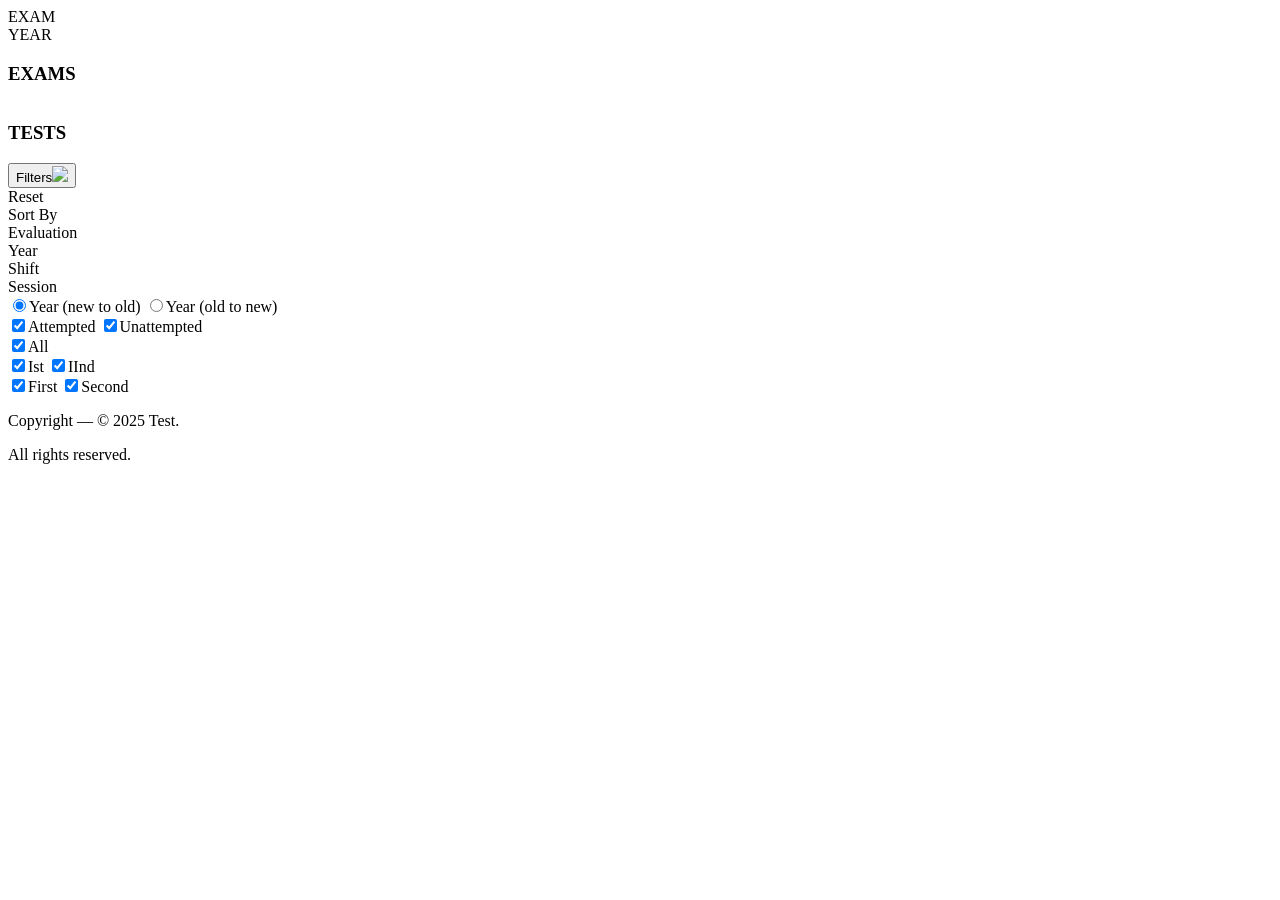
==== index.html @ 832272ee "Add files via upload" ====
<html>
  <head>
    <title>Test</title>
    <link rel="stylesheet" href="css/header.css" type="text/css">
    <link rel="stylesheet" href="css/styles.css" type="text/css">
    <script src="js/script.js" defer></script> 
    <script src="js/header.js" defer></script> 
    <meta charset="UTF-8">
    <meta name="viewport" content="width=device-width, initial-scale=1.0">
  </head>
<body>
  
  <header>
  </header>
  

  <article id="menu-modal" class="hide" onclick="menuModalClick(event)">
  </article>
  
  <nav>
    <div id="nav-exam-name" title="exam" onclick="navExamNameClick(this.title)"><span>EXAM</span></div>
    <div id="nav-exam-year"><span>YEAR</span></div>
  </nav>
   
    
  <section id="exam-section">
    <h3>EXAMS</h3>
  <div id="exam">
  </div>
  
  <div id="exam-detail" class="hide">
    <img>
  </div>
  </section>
  
  
  <section id="test-section">
    <h3>TESTS</h3>
    <div id="year-filter">
      <div id="select-year">
      </div>
      <button id="filter" type="button" onclick="openFilterModal()">
        Filters<img src="icons/filter_list.svg">
      </button>
    </div>
    <div id="filter-modal">
        <div id="filter-type">
          <div id="reset-filter">Reset</div>
          <div id="sort-by">Sort By</div>
          <div id="eval-stat">Evaluation</div>
          <div id="years">Year</div>
          <div id="shift">Shift</div>
          <div id="session">Session</div>
        </div>
        <div id="filter-options">
          <div id="sort-by-options">
            <label>
            <input type="radio" name="sort" value="dsc" checked>Year (new to old)
            </label>
            <label>
            <input type="radio" name="sort" value="asc">Year (old to new)
            </label>
          </div>
          <div id="eval-stat-options">
            <label>
            <input type="checkbox" name="au" value="attempt" checked>Attempted
            </label>
            <label>
            <input type="checkbox" name="au" value="unattempt" checked>Unattempted
            </label>
          </div>
          <div id="years-options">
            <label><input type="checkbox" name="yf" value="all" checked>All</label>
          </div>
          <div id="shift-options">
            <label>
            <input type="checkbox" name="shift" value="01" checked>Ist
            </label>
            <label>
            <input type="checkbox" name="shift" value="02" checked>IInd
            </label>
          </div>
          <div id="session-options">
            <label>
            <input type="checkbox" name="session" value="01" checked>First
            </label>
            <label>
            <input type="checkbox" name="session" value="02" checked>Second
            </label>
          </div>
        </div>
      </div>
    <div id="test">
    </div>
  </section>
  
  
  <footer>
    <p>Copyright — © 2025 Test.</p>
    <p>All rights reserved.</p>
  </footer>
</body>
</html>
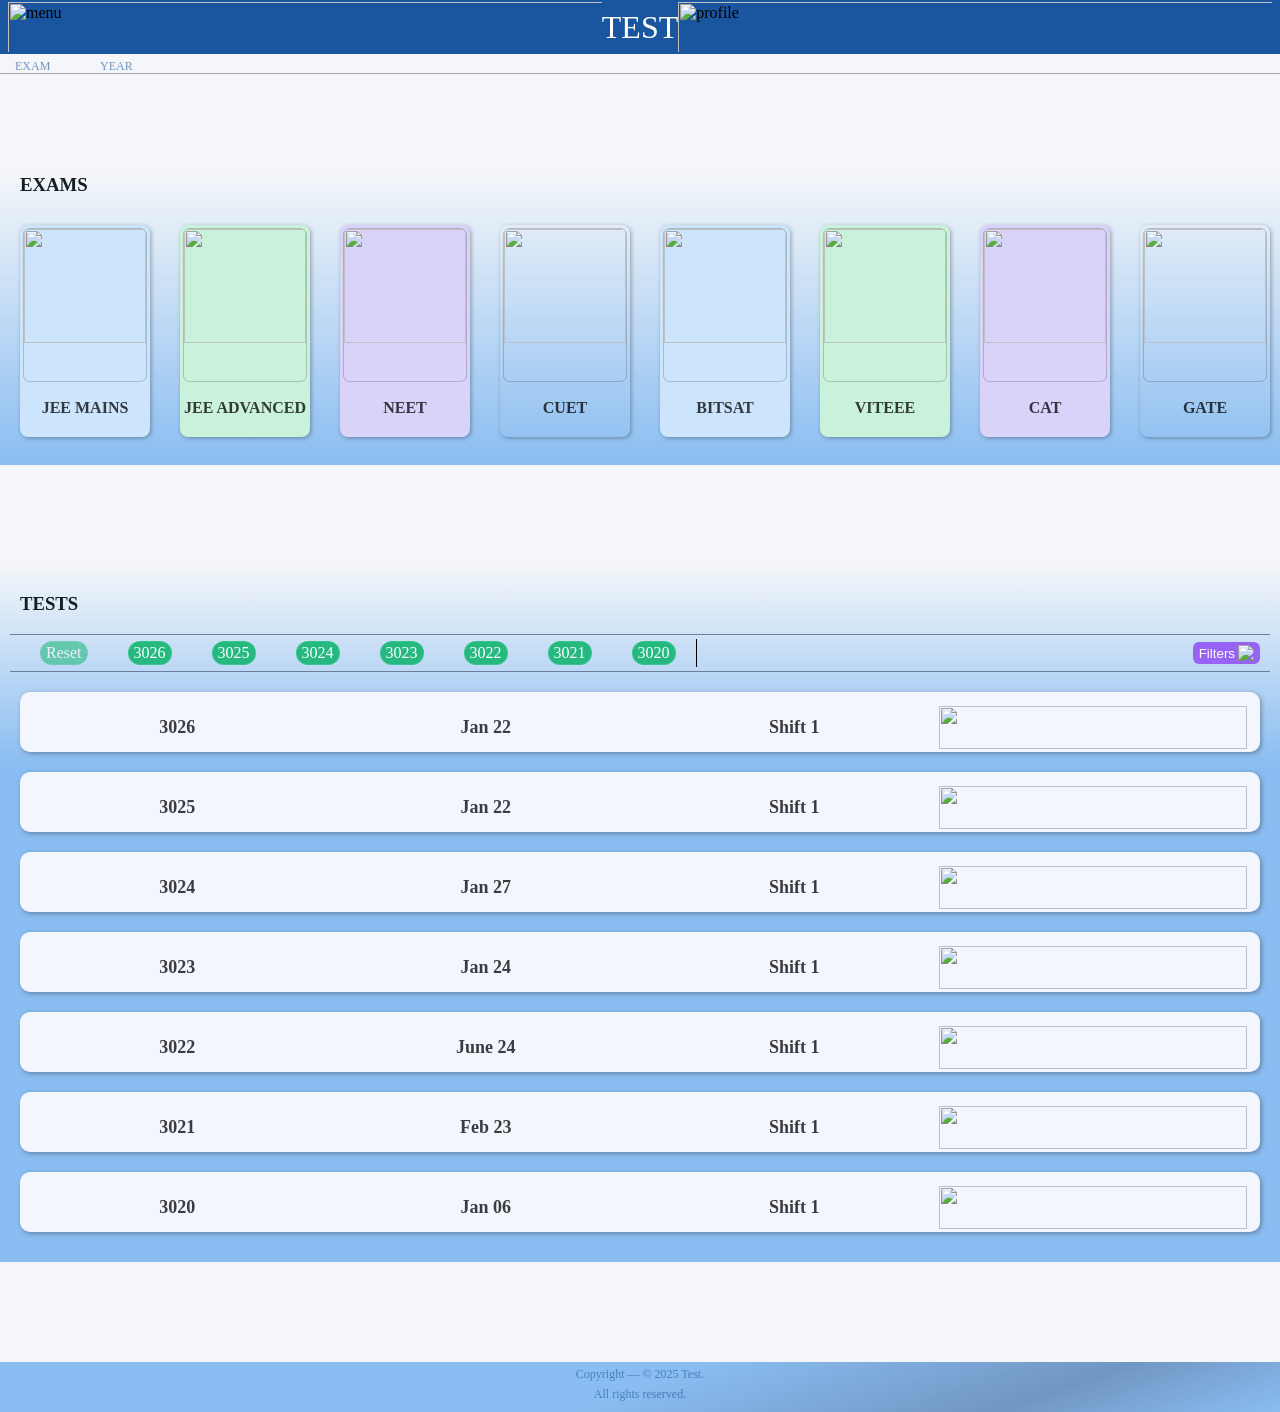
==== commit e4858208: "Update stylesheet links in index.html" ====
--- a/index.html
+++ b/index.html
@@ -1,8 +1,8 @@
 <html>
   <head>
     <title>Test</title>
-    <link rel="stylesheet" href="css/header.css" type="text/css">
-    <link rel="stylesheet" href="css/styles.css" type="text/css">
+    <link rel="stylesheet" href="styles/header.css" type="text/css">
+    <link rel="stylesheet" href="styles/styles.css" type="text/css">
     <script src="js/script.js" defer></script> 
     <script src="js/header.js" defer></script> 
     <meta charset="UTF-8">
--- a/styles/header.css
+++ b/styles/header.css
@@ -0,0 +1,121 @@
+* {
+  box-sizing: border-box;
+}
+
+header {
+  background-color: var(--accent); /*256589*/
+  height: 6vh; /*5vh*/
+  max-height: 70px;
+  min-height: 30px;
+  width: 100%;
+  display: flex;
+  flex-flow: row;
+  align-items: center;
+  justify-content: space-between;
+  padding: 5px;
+  position: sticky;
+  top: 0;
+  left: 0;
+  z-index: 10;
+}
+
+#header-menu {
+  justify-self: flex-start;
+  height: 115%;
+  margin-left: 3px;
+}
+
+@keyframes rotate-clock {
+  0% {transform: rotate(0deg);}
+  100% {transform: rotate(90deg);}
+}
+@keyframes rotate-clock2 {
+  0% {transform: rotate(-90deg);}
+  100% {transform: rotate(0deg);}
+}
+@keyframes rotate-anticlock {
+  0% {transform: rotate(0deg);}
+  100% {transform: rotate(-90deg);}
+}
+@keyframes rotate-anticlock2 {
+  0% {transform: rotate(90deg);}
+  100% {transform: rotate(0deg);}
+}
+
+#header-title {
+  margin: 0;
+  font-size: 200%;
+  font-weight: 500;
+  color: var(--white);
+  text-align: center;
+}
+
+#profile {
+  justify-self: flex-end;
+  height: 115%;
+  margin-right: 3px;
+}
+
+#menu-modal {
+  position: fixed;
+  top: clamp(30px, 6vh, 70px);
+  left: 0;
+  width: 100vw;
+  height: calc(100vh - clamp(30px, 6vh, 70px));
+  overflow-y: scroll;
+  /* add bg color and fade in out animation */
+  z-index: 10;
+}
+
+#menu {
+  display: flex;
+  flex-direction: column;
+  justify-content: flex-start;
+  align-items: flex-start;
+  position: relative;
+  top: 0;
+  left: 0;
+  width: 40vw;
+  max-width: 400px;
+  padding-bottom: 1px;
+  background-color: var(--bgcolor);
+  border-bottom-right-radius: 10px;
+  overflow: hidden;
+  box-shadow: 1.2px 1.2px 4.5px #00000550;
+}
+
+#menu > div {
+  display: inline-flex;
+  justify-content: space-between;
+  align-items: center;
+  color: #101010;
+  font-weight: 400;
+  border-bottom: 1px solid #000000b3;
+  border-bottom-right-radius: 10px;
+  width: 100%;
+  height: 40px;
+  align-self: center;
+  margin: auto;
+  padding: 0px 13px;
+  font-size: 14px;
+}
+
+#menu > div > * {
+  animation: popup 1s;
+}
+@keyframes popup {
+  0% {transform: scaleX(0);}
+  100% {transform: scaleX(1);}
+}
+
+@keyframes slideright {
+  0%   { transform: translateX(-400px); }
+  80%  { transform: skew(3deg); }
+  100% { transform: translateX(0) skew(0deg); }
+}
+
+@keyframes slideleft {
+  0%   { transform: translateX(0) skew(0deg); }
+  20%  { transform: skew(-3deg); }
+  100% { transform: translateX(-400px); }
+}
--- a/styles/styles.css
+++ b/styles/styles.css
@@ -0,0 +1,452 @@
+:root {
+  --bgcolor: #F4F6F9; /*page background: ;*/
+  --sectioncolor: #8abdf1; /*exam and test section*/
+  --ecard1: #cce5fd; /**/
+  --ecard2: #caf1da; /*used*/
+  --ecard3: #d9d2f9; /**/
+  --ecard4: #fedcc0; /**/
+  --tcard: #f3f6fe; /**/
+  --filter: #9663f4; /*filter*/
+  --accent: #1a56a0; /*header*/
+  --accent3: #1a56a099; /*nav, test arrow*/
+  --accent2: #6e7f9e; /*Test Card YearFilter Border*/
+  --white: #FFFFFF; /**/
+}
+
+body, html {
+  margin: 0;
+  background-color: var(--bgcolor);
+}
+
+
+nav {
+  display: flex;
+  border-bottom: solid 1px #00000050;
+  flex-direction: row;
+  justify-content: flex-start;
+  align-items: center;
+  height: 20px;
+  padding: 2px 10px;
+  background-color: var(--bgcolor);
+  overflow: hidden;
+}
+
+#nav-exam-name, #nav-exam-year {
+  width: 70px;
+  color: var(--accent3);
+  font-size: 12px;
+  font-weight: 500;
+  margin: 5px 15px 0px 0px;
+  padding: 0 5px 0 5px;
+}
+
+#nav-exam-name span, #nav-exam-year span {
+  position: relative;
+  display: inline-block;
+ }
+ 
+/*
+#nav-exam-name span::after, #nav-exam-year span::after{
+  content: "";
+  position: absolute;
+  top: 0;
+  left: 0;
+  width: 100%;
+  height: calc(100% - 1px);
+  border-bottom: 2px solid var(--accent);
+  animation: popup 1s;
+}
+*/
+
+@keyframes godown {
+  0% {transform: translateY(0px);}
+  100% {transform: translateY(15px);}
+}
+
+@keyframes comedown {
+  0% {transform: translateY(-15px);}
+  100% {transform: translateY(0px);}
+}
+
+.nav-exam {
+  color: var(--accent);
+}
+
+#exam-section {
+  background-image: linear-gradient(to bottom, var(--bgcolor), var(--sectioncolor));
+  height: calc(22vh + 42px + 3.17em); /*recalculate height*/
+  max-height: calc(292px + 3.17em);
+  min-height: calc(192px + 3.17em);
+  width: 100%;
+  margin: 100px 0 0 0;
+}
+
+#exam-section h3 {
+  display: block;
+  color: #131f20;
+  margin-left: 20px;
+  position: relative;
+  z-index: 0;
+}
+
+#exam-section h3::after {
+  position: absolute;
+  top: 0px;
+  left: 0px;
+  height: 100%;
+  width: 8%;
+  margin: 0 20px;
+  content: "";
+  z-index: 1;
+}
+
+#exam {
+  display: inline-flex;
+  flex-direction: row;
+  justify-content: flex-start;
+  align-items: stretch;
+  height: calc(100% - 3.17em - 8px);
+  width: 100%;
+  overflow-x: scroll;
+  position: relative;
+}
+
+.exam-card {
+  /*background-color: var(--ecard2);*/
+  color: #000000c1;
+  border-radius: 8px;
+  width: 28vw;
+  max-width: 210px;
+  min-width: 130px; /* recheck width */
+  padding: 3px;
+  margin: 10px 10px 10px 20px;
+  display: flex;
+  flex-direction: column;
+  align-items: center;
+  justify-content: space-between;
+  transition: transform 0.3s ease-in;
+  box-shadow: 1.2px 1.2px 4.5px #00000550;
+}
+
+ .exam-card:last-child {
+   margin-right: 20px;
+ }
+ 
+.exam-card:hover {
+  /*transform: scale(1.03);
+  box-shadow: 3px 3px 0px;*/
+  transform: scale(1);
+}
+
+.exam-card img {
+  height: 75%;
+  width: 100%;
+  border: 1px solid #00000030;
+  border-radius: 6.5px;
+  object-fit: cover;
+  object-position: 45% 50%;
+  box-sizing: border-box;  /*do i need this ?*/
+}
+
+.exam-card h4 {
+  font-size: 1em;
+  font-weight: 700;
+  margin: auto;
+}
+
+#exam-detail {
+  height: calc(100% - 3.17em - 4px);
+  width: 100%;
+  position: relative;
+  overflow: hidden;
+}
+
+#exam-detail img {
+  height: calc(100% - 22px);
+  width: calc(100% - 40px);
+  border: 1px solid #00000030;
+  border-radius: 8px;
+  object-fit: cover;
+  object-position: 45% 50%;
+  margin: 10px 20px;
+  box-shadow: 1.2px 1.2px 4.5px #00000550;
+  animation: fadein 0.2s ease-out;
+}
+
+#exam-detail::after {
+  position: absolute;
+  top: 1px;
+  left: 1px;
+  height: calc(100% - 24px);
+  width: calc(40% - 62px);
+  margin: 10px 20px;
+  border-radius: 8px;
+  content: "";
+  background: linear-gradient(to right, transparent, rgba(255,255,255,0.8), transparent);
+  animation: glint 1s ease-in forwards;
+}
+
+@keyframes fadein {
+  from {opacity: 0;}
+  to {opacity: 1;}
+}
+
+/* glint comes from very left rather than only on image */
+@keyframes glint {
+  from { transform: translateX(-100%) skewX(-20deg); }
+  to   { transform: translateX(200%) skewX(-20deg); display: none;}
+}
+
+#test-section {
+  background-image: linear-gradient(to bottom, var(--bgcolor) 0%, var(--sectioncolor) 200px);
+  width: 100%;
+  margin: 100px 0 0 0;
+  padding: 10px;
+}
+
+#test-section h3 {
+  display: block;
+  color: #131f20;
+  margin-left: 10px;
+}
+
+#year-filter {
+  display: flex;
+  flex-direction: row;
+  align-items: center;
+  justify-content: space-between;
+  width: 100%;
+  border-top: 1px solid var(--accent2);
+  border-bottom: 1px solid var(--accent2);
+  padding: 4px 0;
+}
+
+#select-year {
+  display: inline-flex;
+  justify-self: flex-start;
+  overflow-x: scroll;
+  margin: 0 20px 0 10px;
+  border-right: 1.5px solid black;
+}
+
+#select-year p {
+  margin: 2px 20px;
+  padding: 2px 5px;
+  border: 1px solid #66e1b240;
+  border-radius: 13px;
+  background-color: #25b980;
+  color: #ffffff;
+}
+
+#filter {
+  display: inline-flex;
+  justify-self: flex-end;
+  border: 1px solid #9663f450;
+  border-radius: 6px;
+  margin: 0 10px;
+  padding: 2px 5px;
+  background-color: var(--filter);
+  color: var(--white);
+  align-items: center;
+  justify-content: space-between;
+}
+
+#filter img {
+  margin-left: 3px;
+}
+
+#filter-modal {
+  display: flex;
+  flex-direction: column;
+  width: calc(100%-20px);
+  height: auto;
+  max-height: 0px;;
+  background: var(--ecard2);
+  margin: 0 10px;
+  border-bottom-left-radius: 8px;
+  border-bottom-right-radius: 8px;
+  transition: 0.4s ease;
+  overflow: hidden;
+  box-shadow: 1.2px 1.2px 4.5px #00000550;
+}
+
+#filter-type {
+  display: inline-flex;
+  overflow: scroll;
+  align-items: self;
+  border-bottom: 1px solid;
+  padding: 2px 15px;
+}
+
+#filter-type > *{
+  border-right: 1px solid red;
+  width: calc(100%/6);
+  text-align: center;
+  padding: 3px 0;
+  position: relative;
+  z-index: 0;
+}
+
+#filter-type > *:last-child {
+  border: none;
+}
+
+#filter-type > *::before {
+  content: "";
+  height: 100%;
+  width: 100%;
+  position: absolute;
+  top: 0;
+  left: 0;
+  background-image: linear-gradient(to right, var(--ecard2) 0%, var(--sectioncolor) 20%, var(--sectioncolor) 80%, var(--ecard2) 100%);
+  opacity: 0;
+  z-index: -1;
+  transition: opacity 0.4s;
+  
+}
+#filter-type > *.active::before {
+  opacity: 1;
+}
+
+#filter-options {
+  display: flex;
+  overflow-x: scroll;
+  width: 100%;
+  scroll-snap-type: x mandatory;
+}
+
+#filter-options div {
+  display: flex;
+  flex-direction: column;
+  padding: 0 20px;
+  margin: 10px 0 15px;
+  width: 100%;
+  border-right: 1.5px solid;
+  border-left: 1.5px solid;
+  flex-shrink: 0;
+  scroll-snap-align: start;
+  scroll-snap-stop: always;
+}
+
+#filter-options div > * {
+  margin-bottom: 10px;
+  border: 1px solid;
+}
+
+
+
+
+
+
+
+#test {
+  display: grid;
+  padding: 10px;
+  max-height: 600px;
+  overflow-y: scroll;
+}
+
+.test-card {
+  display: grid;
+  grid-template-rows: 1fr 4fr;
+  grid-template-columns: 1fr 1fr 1fr 1fr;
+  width: 100%;
+  height: 60px;
+  margin: 10px 0;
+  padding: 3px;
+  background-color: var(--tcard);
+  color: #000000d3;
+  border-radius: 10px;
+  transition: transform 0.3s ease-in-out;
+  box-shadow: 1.5px 1.5px 4.9px #00000550;
+}
+
+@keyframes slidedown {
+  from {transform: translateY(-20px); opacity: 0;}
+  to {transform: translateY(0px); opacity: 1;}
+}
+
+.test-card:hover {
+  transform: scale(1.02);
+  box-shadow: 3px 3px 0px;
+}
+
+.result-preview {
+  grid-column: 1/3;
+  grid-row: 1/1;
+  justify-self: left;
+  align-self: flex-start;
+  margin: 0 0 0 20px;
+  padding: 0;
+  font-size: 20%;
+  width: 200px;
+}
+
+.test-year {
+  grid-column: 1/1;
+  grid-row: 2/2;
+}
+
+.test-date {
+  grid-column: 2/2;
+  grid-row: 2/2;
+}
+
+.test-shift {
+  grid-column: 3/3;
+  grid-row: 2/2;
+}
+
+.test-year, .test-date, .test-shift {
+  margin: 0;
+  padding: 0;
+  justify-self: center;
+  align-self: center;
+  font-size: 18px;
+  font-weight: 600;
+  color: #000000c1;
+}
+.test-card img{
+  grid-column: 4/4;
+  grid-row: 2/2;
+  justify-self: right;
+  align-self: flex-start;
+  color: black;
+  height: 100%;
+  margin-right: 10px;
+}
+
+footer {
+  width: 100%;
+  font-size: 12px;
+  padding: 5px;
+  background: linear-gradient(160deg, var(--sectioncolor) 0%, var(--sectioncolor) 50%, var(--accent3) 80%, var(--sectioncolor) 100%);
+  color: var(--accent3);
+  margin-top: 100px;
+}
+
+footer p {
+  margin: 0 0 5px 0;
+  text-align: center;
+}
+
+.hide {
+  display: none !important;
+}
+
+@keyframes rotatex-clock {
+  0% {transform: rotateX(0deg);}
+  100% {transform: rotateX(90deg);}
+}
+@keyframes rotatex-clock2 {
+  0% {transform: rotateX(-90deg);}
+  100% {transform: rotateX(0deg);}
+}
+@keyframes rotatex-anticlock {
+  0% {transform: rotateX(0deg);}
+  100% {transform: rotateX(-90deg);}
+}
+@keyframes rotatex-anticlock2 {
+  0% {transform: rotateX(90deg);}
+  100% {transform: rotateX(0deg);}
+}
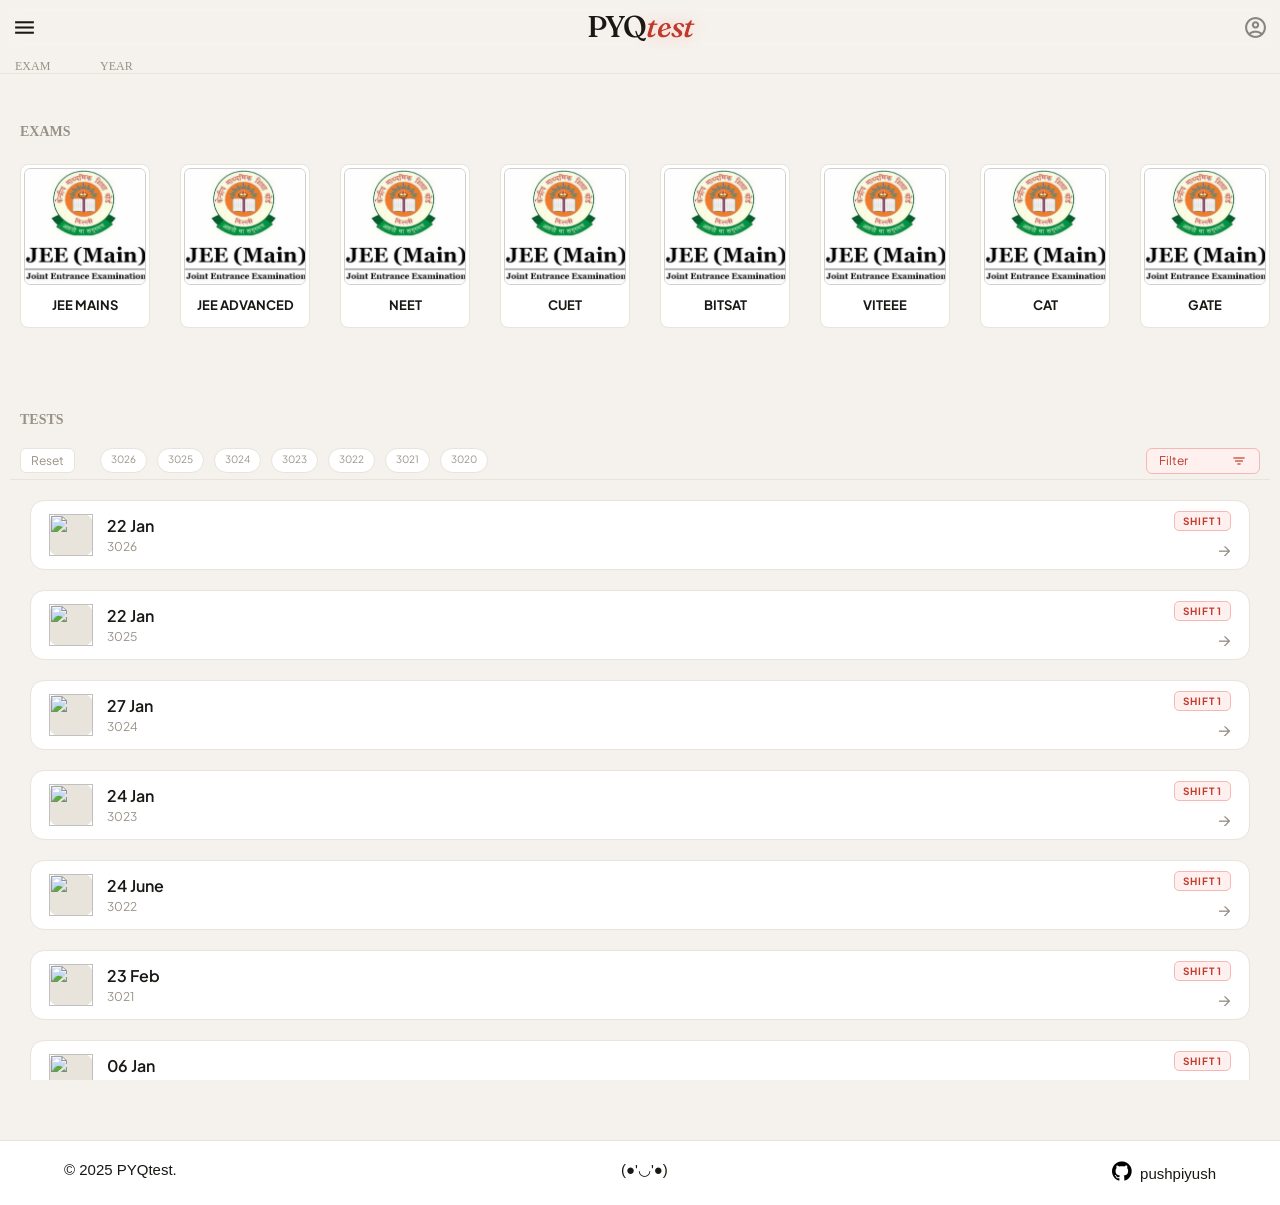
==== commit 02bfe333: "Refactor HTML structure, update theme management, and enhance UI components - Changed the default th" ====
--- a/index.html
+++ b/index.html
@@ -1,48 +1,82 @@
-<html>
+<!DOCTYPE html>
+<html data-theme="dark">
   <head>
-    <title>Test</title>
+    <meta charset="UTF-8">
+    <meta name="viewport" content="width=device-width, initial-scale=1.0">
+    <title>PYQtest</title>
+    <!-- Fonts -->
+    <link href="https://fonts.googleapis.com/css2?family=Fraunces:ital,opsz,wght@0,9..144,300;0,9..144,600;1,9..144,300&family=Plus+Jakarta+Sans:wght@400;500;600;700&display=swap" rel="stylesheet">
+    <link rel="stylesheet" href="https://fonts.googleapis.com/css2?family=Material+Symbols+Outlined:opsz,wght,FILL,GRAD@24,400,0,0&icon_names=account_circle,close,filter_list,menu&display=block" />
+    <!-- Stylesheets -->
     <link rel="stylesheet" href="styles/header.css" type="text/css">
     <link rel="stylesheet" href="styles/styles.css" type="text/css">
+    <!-- Scripts -->
     <script src="js/script.js" defer></script> 
     <script src="js/header.js" defer></script> 
-    <meta charset="UTF-8">
-    <meta name="viewport" content="width=device-width, initial-scale=1.0">
+    <script>
+      // Apply saved or default theme on load
+      const THEME_NAME = localStorage.getItem("theme") || (window.matchMedia("(prefers-color-scheme: dark)").matches ? "dark" : "light");
+      document.documentElement.setAttribute("data-theme", `${THEME_NAME}`);
+    </script>
   </head>
 <body>
   
+  <!-- Main Header -->
   <header>
   </header>
   
-
+  <!-- Mobile Menu Modal 
   <article id="menu-modal" class="hide" onclick="menuModalClick(event)">
-  </article>
+  </article>-->
   
+  <!-- Navigation Breadcrumbs -->
   <nav>
     <div id="nav-exam-name" title="exam" onclick="navExamNameClick(this.title)"><span>EXAM</span></div>
     <div id="nav-exam-year"><span>YEAR</span></div>
   </nav>
    
-    
+  <!-- Exam Selection Section -->  
   <section id="exam-section">
     <h3>EXAMS</h3>
-  <div id="exam">
-  </div>
+    
+    <!-- Exam List -->
+    <div id="exam">
+    </div>
   
-  <div id="exam-detail" class="hide">
-    <img>
-  </div>
+    <!-- Exam Details & Statistics -->
+    <div id="exam-detail" class="hide">
+      <span><img></span>
+      <div id="exam-count">
+        <div class="count-card" style="background: var(--brand); border: 1px solid var(--brand)">
+          <div class="val" style="color: var(--bgcolor);">0</div>
+          <div class="lbl" style="color: var(--bgcolor); opacity: 0.8;">Test Attempted</div>
+        </div>
+        <div class="count-card">
+          <div class="val">10</div>
+          <div class="lbl">Tests</div>
+        </div>
+        <div class="count-card">
+          <div class="val">2</div>
+          <div class="lbl">Year</div>
+        </div>
+      </div>
+    </div>
   </section>
   
-  
+  <!-- Tests Section -->
   <section id="test-section">
     <h3>TESTS</h3>
+    
+    <!-- Filters Top Bar -->
     <div id="year-filter">
       <div id="select-year">
       </div>
       <button id="filter" type="button" onclick="openFilterModal()">
-        Filters<img src="icons/filter_list.svg">
+        Filter<span class="material-symbols-outlined">filter_list</span>
       </button>
     </div>
+    
+    <!-- Filter Modal Options -->
     <div id="filter-modal">
         <div id="filter-type">
           <div id="reset-filter">Reset</div>
@@ -90,14 +124,27 @@
           </div>
         </div>
       </div>
+      
+    <!-- Tests List Container -->
     <div id="test">
+      <div class="test-card">
+        <div class="test-img"></div>
+        <div class="test-body">
+          <div class="test-date">22 Jan</div>
+          <div class="test-year">2026</div>
+        </div>
+        <div class="result-preview"></div>
+        <div class="test-right">
+          <span class="test-shift">Shift 1</span>
+          <span class="test-arrow">→</span>
+        </div>
+    </div>
+      <div class="skeleton-test-card"></div>
     </div>
   </section>
   
-  
+  <!-- Footer -->
   <footer>
-    <p>Copyright — © 2025 Test.</p>
-    <p>All rights reserved.</p>
   </footer>
 </body>
-</html>
+</html>
--- a/styles/header.css
+++ b/styles/header.css
@@ -3,8 +3,9 @@
 }
 
 header {
-  background-color: var(--accent); /*256589*/
-  height: 6vh; /*5vh*/
+  background-color: transparent;
+  backdrop-filter: blur(8px);
+  height: 6vh;
   max-height: 70px;
   min-height: 30px;
   width: 100%;
@@ -19,10 +20,15 @@
   z-index: 10;
 }
 
+header .material-symbols-outlined {
+  font-size: 25px;
+  color: var(--headertext);
+}
+
 #header-menu {
   justify-self: flex-start;
-  height: 115%;
-  margin-left: 3px;
+  margin-left: 7px;
+  cursor: pointer;
 }
 
 @keyframes rotate-clock {
@@ -44,16 +50,26 @@
 
 #header-title {
   margin: 0;
-  font-size: 200%;
+  font-family: 'Fraunces', serif;
+  font-size: 30px;
   font-weight: 500;
-  color: var(--white);
-  text-align: center;
+  letter-spacing: -0.03em;
+  color: var(--headertext);
+  line-height: 1;
+  cursor: pointer;
+}
+
+#header-title em {
+  color: var(--brand);
+  font-style: italic;
+  text-shadow: 0 0 20px rgba(255, 90, 90, 0.3);
 }
 
 #profile {
   justify-self: flex-end;
-  height: 115%;
-  margin-right: 3px;
+  margin-right: 7px;
+  opacity: 0.5;
+  cursor: pointer;
 }
 
 #menu-modal {
@@ -63,8 +79,8 @@
   width: 100vw;
   height: calc(100vh - clamp(30px, 6vh, 70px));
   overflow-y: scroll;
-  /* add bg color and fade in out animation */
   z-index: 10;
+  backdrop-filter: blur(0.4px);
 }
 
 #menu {
@@ -76,46 +92,108 @@
   top: 0;
   left: 0;
   width: 40vw;
-  max-width: 400px;
+  min-width: 200px;
+  max-width: 300px;
   padding-bottom: 1px;
-  background-color: var(--bgcolor);
+  font-family: 'Plus Jakarta Sans', sans-serif;
+  background-color: var(--accent);
   border-bottom-right-radius: 10px;
-  overflow: hidden;
-  box-shadow: 1.2px 1.2px 4.5px #00000550;
 }
 
-#menu > div {
-  display: inline-flex;
+.option {
+  display: flex;
   justify-content: space-between;
   align-items: center;
-  color: #101010;
+  flex-shrink: 0;
+  color: var(--ptext);
   font-weight: 400;
-  border-bottom: 1px solid #000000b3;
-  border-bottom-right-radius: 10px;
-  width: 100%;
-  height: 40px;
-  align-self: center;
-  margin: auto;
-  padding: 0px 13px;
-  font-size: 14px;
+  border-bottom: 1px solid var(--border);
+  margin: 5px 5px 0px;
+  padding: 5px 8px;
+  height: 30px;
+  width: calc(100% - 10px);
+  border-radius: 6px;
+  font-size: 13px;
+  white-space: nowrap; 
 }
 
-#menu > div > * {
-  animation: popup 1s;
+.last-option {
+  border: none;
 }
+
+.option:hover {
+  background: var(--bgcolor)
+}
+
+#theme-modal {
+  display: flex;
+  flex-direction: column;
+  background: inherit;
+  position: absolute;
+  top: 40px;
+  left: min(40vw, 300px);
+  max-height: 200px;
+  min-width: 100px;
+  border-radius: 8px;
+  overflow: scroll;
+  transition: transform 0.2s ease-in-out, opacity 0.2s ease-in-out;
+  transform: translateX(-4px);
+  opacity: 0;
+  pointer-events: none;
+}
+
+#theme-modal.open {
+  transform: translateX(0px);
+  opacity: 1;
+  pointer-events: auto;
+}
+
+
+footer {
+  width: 100%;
+  display: flex;
+  justify-content: space-between;
+  padding: 20px 5%;
+  background: var(--accent);
+  margin-top: 50px;
+  margin-bottom: 0;
+  border-top: 1px solid var(--border);
+}
+
+footer p,
+footer a {
+  margin: 0 0 0px 0;
+  font-size: 15px;
+  font-family: 'Inter', sans-serif;
+  color: var(--headertext);
+  text-decoration: none;
+}
+
 @keyframes popup {
   0% {transform: scaleX(0);}
   100% {transform: scaleX(1);}
 }
 
-@keyframes slideright {
+@keyframes slideright2 {
   0%   { transform: translateX(-400px); }
   80%  { transform: skew(3deg); }
   100% { transform: translateX(0) skew(0deg); }
 }
 
-@keyframes slideleft {
+@keyframes slideleft2 {
   0%   { transform: translateX(0) skew(0deg); }
   20%  { transform: skew(-3deg); }
   100% { transform: translateX(-400px); }
 }
+
+
+@keyframes slideright {
+  0%   { transform: translateX(-300px); opacity: 0; }
+  20%  { transform: translateX(-240px); opacity: 0; }
+  100% { transform: translateX(0); opacity: 1; }
+}
+
+@keyframes slideleft {
+  0%   { transform: translateX(0); opacity: 1; }
+  100% { transform: translateX(-300px); opacity: 0.4; }
+}
--- a/styles/styles.css
+++ b/styles/styles.css
@@ -1,50 +1,184 @@
-:root {
-  --bgcolor: #F4F6F9; /*page background: ;*/
-  --sectioncolor: #8abdf1; /*exam and test section*/
-  --ecard1: #cce5fd; /**/
-  --ecard2: #caf1da; /*used*/
-  --ecard3: #d9d2f9; /**/
-  --ecard4: #fedcc0; /**/
-  --tcard: #f3f6fe; /**/
-  --filter: #9663f4; /*filter*/
-  --accent: #1a56a0; /*header*/
-  --accent3: #1a56a099; /*nav, test arrow*/
-  --accent2: #6e7f9e; /*Test Card YearFilter Border*/
-  --white: #FFFFFF; /**/
-}
-
-body, html {
+[data-theme="dark"] {
+  --bgcolor: #0f1115;
+  --accent: #181c24;
+  /* cards bg*/
+  --accent2: #ffffff;
+  --headerbg: #00000066;
+  --brand: #ff5a5a;
+  --ptext: #e2e8f0;
+  --stext: #94a3b8;
+  --ttext: #475569;
+  --headertext: #ffffff;
+  --h3: #64748b;
+  --border: #262c3a;
+  /*border*/
+  --sectioncolor: inherit;
+  --brandbg: rgba(255, 90, 90, 0.1);
+  --brandborder: rgba(255, 90, 90, 0.3);
+}
+
+[data-theme="light"] {
+  --bgcolor: #f5f2ed;
+  --accent: #ffffff;
+  /* cards bg */
+  --accent2: #1a1814;
+  --headerbg: rgba(255, 255, 255, 0.6);
+  --brand: #c0392b;
+  --ptext: #1a1814;
+  --stext: #999187;
+  --ttext: #d4cfc7;
+  --headertext: #1a1814;
+  --h3: #999187;
+  --border: #e8e3db;
+  --sectioncolor: inherit;
+  --brandbg: #fef0ee;
+  --brandborder: #f5b8b2;
+}
+
+[data-theme="light2"] {
+  --bgcolor: #e8f0f7;
+  --accent: #ffffff;
+  --accent2: #0d1f2d;
+  --headerbg: rgba(255, 255, 255, 0.6);
+  --brand: #1a6fa8;
+  --ptext: #0d1f2d;
+  --stext: #5a7a8f;
+  --ttext: #a8c4d4;
+  --headertext: #0d1f2d;
+  --h3: #5a7a8f;
+  --border: #c8dce8;
+  --sectioncolor: inherit;
+  --brandbg: #e3f2fd;
+  --brandborder: #90c4e0;
+}
+
+[data-theme="dark2"] {
+  --bgcolor: #0a0f0a;
+  --accent: #111a11;
+  --accent2: #ffffff;
+  --headerbg: #00000066;
+  --brand: #4caf50;
+  --ptext: #dce8dc;
+  --stext: #7a9e7a;
+  --ttext: #3d5c3d;
+  --headertext: #ffffff;
+  --h3: #4a6b4a;
+  --border: #1e2e1e;
+  --sectioncolor: inherit;
+  --brandbg: rgba(76, 175, 80, 0.1);
+  --brandborder: rgba(76, 175, 80, 0.3);
+}
+
+[data-theme="light3"] {
+  --bgcolor: #fdf6ff;
+  --accent: #ffffff;
+  --accent2: #2d1a3d;
+  --headerbg: rgba(255, 255, 255, 0.6);
+  --brand: #a020f0;
+  --ptext: #2d1a3d;
+  --stext: #9b6bb5;
+  --ttext: #d4aee8;
+  --headertext: #2d1a3d;
+  --h3: #9b6bb5;
+  --border: #ead5f7;
+  --sectioncolor: inherit;
+  --brandbg: #f7e8ff;
+  --brandborder: #cc80f5;
+}
+
+[data-theme="dark3"] {
+  --bgcolor: #0d0a14;
+  --accent: #1a1428;
+  --accent2: #ffffff;
+  --headerbg: #00000066;
+  --brand: #e040fb;
+  --ptext: #e8dff5;
+  --stext: #9d7fc0;
+  --ttext: #4a3568;
+  --headertext: #ffffff;
+  --h3: #5c4480;
+  --border: #2a1f40;
+  --sectioncolor: inherit;
+  --brandbg: rgba(224, 64, 251, 0.1);
+  --brandborder: rgba(224, 64, 251, 0.3);
+}
+
+[data-theme="dark4"] {
+  --bgcolor: #0b1220;
+  --accent: #131c2e;
+  --accent2: #f8fafc;
+  --headerbg: #05081699;
+  --brand: #7c5cff;
+  --ptext: #dbe4f0;
+  --stext: #8fa3bf;
+  --ttext: #51627a;
+  --headertext: #ffffff;
+  --h3: #6f85a3;
+  --border: #22304a;
+  --sectioncolor: inherit;
+  --brandbg: rgba(124, 92, 255, 0.12);
+  --brandborder: rgba(124, 92, 255, 0.35);
+}
+
+[data-theme="light4"] {
+  --bgcolor: #f6f8fc;
+  --accent: #ffffff;
+  --accent2: #162033;
+  --headerbg: rgba(255, 255, 255, 0.72);
+  --brand: #5b4bdb;
+  --ptext: #1e293b;
+  --stext: #7b8798;
+  --ttext: #cbd5e1;
+  --headertext: #162033;
+  --h3: #64748b;
+  --border: #dde5f0;
+  --sectioncolor: inherit;
+  --brandbg: #eef0ff;
+  --brandborder: #c7ceff;
+}
+
+body,
+html {
   margin: 0;
   background-color: var(--bgcolor);
+  color: var(--ptext);
+  cursor: default;
+}
+
+::-webkit-scrollbar {
+  display: none;
 }
 
 
 nav {
   display: flex;
-  border-bottom: solid 1px #00000050;
+  border-bottom: solid 1px var(--border);
+  /*--hzline*/
   flex-direction: row;
   justify-content: flex-start;
   align-items: center;
   height: 20px;
   padding: 2px 10px;
-  background-color: var(--bgcolor);
+  background-color: inherit;
   overflow: hidden;
 }
 
-#nav-exam-name, #nav-exam-year {
+#nav-exam-name,
+#nav-exam-year {
   width: 70px;
-  color: var(--accent3);
+  color: var(--stext);
   font-size: 12px;
   font-weight: 500;
   margin: 5px 15px 0px 0px;
   padding: 0 5px 0 5px;
 }
 
-#nav-exam-name span, #nav-exam-year span {
+#nav-exam-name span,
+#nav-exam-year span {
   position: relative;
   display: inline-block;
- }
- 
+}
+
 /*
 #nav-exam-name span::after, #nav-exam-year span::after{
   content: "";
@@ -59,34 +193,44 @@
 */
 
 @keyframes godown {
-  0% {transform: translateY(0px);}
-  100% {transform: translateY(15px);}
+  0% {
+    transform: translateY(0px);
+  }
+
+  100% {
+    transform: translateY(15px);
+  }
 }
 
 @keyframes comedown {
-  0% {transform: translateY(-15px);}
-  100% {transform: translateY(0px);}
+  0% {
+    transform: translateY(-15px);
+  }
+
+  100% {
+    transform: translateY(0px);
+  }
 }
 
 .nav-exam {
   color: var(--accent);
 }
 
+/* whar is this ?*/
+
 #exam-section {
-  background-image: linear-gradient(to bottom, var(--bgcolor), var(--sectioncolor));
-  height: calc(22vh + 42px + 3.17em); /*recalculate height*/
-  max-height: calc(292px + 3.17em);
-  min-height: calc(192px + 3.17em);
-  width: 100%;
-  margin: 100px 0 0 0;
+  width: 100%;
+  margin: 50px 0 0 0;
 }
 
 #exam-section h3 {
   display: block;
-  color: #131f20;
+  color: var(--h3);
   margin-left: 20px;
   position: relative;
   z-index: 0;
+  font-weight: 600;
+  font-size: 14px;
 }
 
 #exam-section h3::after {
@@ -105,37 +249,40 @@
   flex-direction: row;
   justify-content: flex-start;
   align-items: stretch;
-  height: calc(100% - 3.17em - 8px);
+  min-height: 11.5em;
+  max-height: 11.5em;
   width: 100%;
   overflow-x: scroll;
   position: relative;
 }
 
 .exam-card {
-  /*background-color: var(--ecard2);*/
-  color: #000000c1;
+  background-color: var(--accent);
+  border: 1.5px solid var(--border);
   border-radius: 8px;
   width: 28vw;
   max-width: 210px;
-  min-width: 130px; /* recheck width */
+  min-width: 130px;
+  /* recheck width */
   padding: 3px;
   margin: 10px 10px 10px 20px;
   display: flex;
   flex-direction: column;
   align-items: center;
   justify-content: space-between;
-  transition: transform 0.3s ease-in;
-  box-shadow: 1.2px 1.2px 4.5px #00000550;
-}
-
- .exam-card:last-child {
-   margin-right: 20px;
- }
- 
+  transition: transform 0.3s ease-in, background 0.3s ease-in, color 0.3s ease-in;
+  color: var(--ptext);
+}
+
 .exam-card:hover {
-  /*transform: scale(1.03);
-  box-shadow: 3px 3px 0px;*/
-  transform: scale(1);
+  background: var(--brand);
+  border: 1.5px solid transparent;
+  transform: scale(1.01);
+  color: var(--bgcolor);
+}
+
+.exam-card:last-child {
+  margin-right: 20px;
 }
 
 .exam-card img {
@@ -145,69 +292,122 @@
   border-radius: 6.5px;
   object-fit: cover;
   object-position: 45% 50%;
-  box-sizing: border-box;  /*do i need this ?*/
+  box-sizing: border-box;
+  /*do i need this ?*/
 }
 
 .exam-card h4 {
-  font-size: 1em;
+  font-size: 13px;
   font-weight: 700;
   margin: auto;
+  font-family: 'Plus Jakarta Sans', sans-serif;
 }
 
 #exam-detail {
-  height: calc(100% - 3.17em - 4px);
-  width: 100%;
+  width: 100%;
+  overflow: scroll;
+}
+
+#exam-detail span {
+  display: inline-block;
   position: relative;
-  overflow: hidden;
+  width: calc(100% - 40px);
+  margin: 10px 20px;
+  background: orange;
+  border-radius: 8px;
 }
 
 #exam-detail img {
-  height: calc(100% - 22px);
-  width: calc(100% - 40px);
-  border: 1px solid #00000030;
+  /* height: calc(100% - 22px);*/
+  height: 11em;
+  width: 100%;
+  display: block;
+  border: 1px solid var(--border);
   border-radius: 8px;
   object-fit: cover;
   object-position: 45% 50%;
-  margin: 10px 20px;
-  box-shadow: 1.2px 1.2px 4.5px #00000550;
+
+  box-shadow: 1.2px 1.2px 4.5px var(--ttext);
   animation: fadein 0.2s ease-out;
 }
 
-#exam-detail::after {
+#exam-detail span::after {
   position: absolute;
-  top: 1px;
-  left: 1px;
-  height: calc(100% - 24px);
+  top: 0px;
+  left: 0px;
   width: calc(40% - 62px);
-  margin: 10px 20px;
+  height: 100%;
   border-radius: 8px;
   content: "";
-  background: linear-gradient(to right, transparent, rgba(255,255,255,0.8), transparent);
+  background: linear-gradient(to right, transparent, rgba(255, 255, 255, 0.8), transparent);
   animation: glint 1s ease-in forwards;
 }
 
+#exam-count {
+  display: flex;
+  gap: 10px;
+  padding: 24px 22px 0;
+}
+
+#exam-count .count-card {
+  flex: 1;
+  background: var(--accent);
+  border-radius: 14px;
+  padding: 16px 14px;
+  border: 1px solid var(--border);
+}
+
+#exam-count .val {
+  color: var(--brand);
+  font-family: 'Fraunces', serif;
+  font-size: 28px;
+  font-weight: 600;
+  line-height: 1;
+}
+
+#exam-count .lbl {
+  color: var(--ptext);
+  font-size: 10px;
+  font-weight: 500;
+  letter-spacing: 0.1em;
+  text-transform: uppercase;
+  margin-top: 5px;
+  opacity: 0.5;
+}
+
 @keyframes fadein {
-  from {opacity: 0;}
-  to {opacity: 1;}
+  from {
+    opacity: 0;
+  }
+
+  to {
+    opacity: 1;
+  }
 }
 
 /* glint comes from very left rather than only on image */
 @keyframes glint {
-  from { transform: translateX(-100%) skewX(-20deg); }
-  to   { transform: translateX(200%) skewX(-20deg); display: none;}
+  from {
+    transform: translateX(-100%) skewX(-20deg);
+  }
+
+  to {
+    transform: translateX(200%) skewX(-20deg);
+    display: none;
+  }
 }
 
 #test-section {
-  background-image: linear-gradient(to bottom, var(--bgcolor) 0%, var(--sectioncolor) 200px);
-  width: 100%;
-  margin: 100px 0 0 0;
+  width: 100%;
+  margin: 50px 0 0 0;
   padding: 10px;
 }
 
 #test-section h3 {
-  display: block;
-  color: #131f20;
+  color: var(--h3);
   margin-left: 10px;
+  font-weight: 600;
+  font-size: 14px;
 }
 
 #year-filter {
@@ -216,8 +416,7 @@
   align-items: center;
   justify-content: space-between;
   width: 100%;
-  border-top: 1px solid var(--accent2);
-  border-bottom: 1px solid var(--accent2);
+  border-bottom: 1px solid var(--border);
   padding: 4px 0;
 }
 
@@ -225,86 +424,113 @@
   display: inline-flex;
   justify-self: flex-start;
   overflow-x: scroll;
-  margin: 0 20px 0 10px;
-  border-right: 1.5px solid black;
+  margin: 0 10px 0 10px;
 }
 
 #select-year p {
-  margin: 2px 20px;
-  padding: 2px 5px;
-  border: 1px solid #66e1b240;
+  font-family: 'Plus Jakarta Sans', sans-serif;
+  margin: 2px 5px;
+  padding: 4px 10px;
+  border: 1px solid var(--border);
   border-radius: 13px;
-  background-color: #25b980;
-  color: #ffffff;
+  background-color: var(--accent);
+  color: var(--stext);
+  font-size: 10px;
+}
+
+#select-year .reset {
+  margin: 2px 20px 2px 0px;
+  padding: 4px 10px;
+  border: 1px solid var(--border);
+  border-radius: 6px;
+  font-size: 12px;
+}
+
+#select-year .active {
+  border: 1px solid var(--brandborder);
+  background-color: var(--brandbg);
+  color: var(--brand);
 }
 
 #filter {
+  font-family: 'Plus Jakarta Sans', sans-serif;
   display: inline-flex;
   justify-self: flex-end;
-  border: 1px solid #9663f450;
+  border: 1px solid var(--brandborder);
   border-radius: 6px;
-  margin: 0 10px;
-  padding: 2px 5px;
-  background-color: var(--filter);
-  color: var(--white);
+  margin: 0 10px 0 auto;
+  padding: 4px 12px;
+  background-color: var(--brandbg);
+  color: var(--brand);
   align-items: center;
   justify-content: space-between;
-}
-
-#filter img {
-  margin-left: 3px;
+  font-size: 12px;
+}
+
+#filter .material-symbols-outlined {
+  font-size: 16px;
+  margin-left: 5px;
 }
 
 #filter-modal {
+  position: absolute;
+  right: 20px;
   display: flex;
   flex-direction: column;
   width: calc(100%-20px);
+  max-width: 400px;
   height: auto;
-  max-height: 0px;;
-  background: var(--ecard2);
-  margin: 0 10px;
+  max-height: 0px;
+  ;
+  background: var(--accent);
   border-bottom-left-radius: 8px;
   border-bottom-right-radius: 8px;
   transition: 0.4s ease;
   overflow: hidden;
-  box-shadow: 1.2px 1.2px 4.5px #00000550;
+  box-shadow: 1.2px 1.2px 4.5px var(--bgcolor);
+  color: var(--stext);
+  font-family: 'Plus Jakarta Sans', sans-serif;
+  font-size: clamp(10px, 12px, 12px);
+  z-index: 5;
 }
 
 #filter-type {
   display: inline-flex;
   overflow: scroll;
   align-items: self;
-  border-bottom: 1px solid;
-  padding: 2px 15px;
-}
-
-#filter-type > *{
-  border-right: 1px solid red;
+  padding: 0px 15px;
+  border-bottom: 1.5px solid var(--border);
+}
+
+#filter-type>* {
+  border-right: 1px solid var(--border);
   width: calc(100%/6);
   text-align: center;
-  padding: 3px 0;
+  padding: 5px 0px;
   position: relative;
   z-index: 0;
-}
-
-#filter-type > *:last-child {
+  word-wrap: break-word;
+}
+
+#filter-type>*:last-child {
   border: none;
 }
 
-#filter-type > *::before {
+#filter-type>*::before {
   content: "";
-  height: 100%;
+  height: calc(100% - 2px);
   width: 100%;
   position: absolute;
   top: 0;
   left: 0;
-  background-image: linear-gradient(to right, var(--ecard2) 0%, var(--sectioncolor) 20%, var(--sectioncolor) 80%, var(--ecard2) 100%);
+  background: var(--brandbg);
   opacity: 0;
   z-index: -1;
   transition: opacity 0.4s;
-  
-}
-#filter-type > *.active::before {
+  border: 1px solid var(--brandborder);
+}
+
+#filter-type>*.active::before {
   opacity: 1;
 }
 
@@ -316,37 +542,66 @@
 }
 
 #filter-options div {
-  display: flex;
-  flex-direction: column;
+  display: grid;
+  grid-template-columns: 1fr 1fr;
   padding: 0 20px;
   margin: 10px 0 15px;
   width: 100%;
-  border-right: 1.5px solid;
-  border-left: 1.5px solid;
   flex-shrink: 0;
+  align-content: start;
+  justify-content: flex-start;
   scroll-snap-align: start;
   scroll-snap-stop: always;
 }
 
-#filter-options div > * {
-  margin-bottom: 10px;
-  border: 1px solid;
-}
-
-
-
-
-
-
+#filter-options div>* {
+  margin: 10px auto 0 10px;
+}
 
 #test {
   display: grid;
-  padding: 10px;
+  padding: 10px 20px;
   max-height: 600px;
   overflow-y: scroll;
 }
 
-.test-card {
+.skeleton-test-card {
+  width: 100%;
+  height: 70px;
+  margin: 10px 0;
+  padding: 3px;
+  background-color: #999999;
+  opacity: 1;
+  border-radius: 10px;
+  box-shadow: 1.5px 1.5px 4.9px #00000550;
+  position: relative;
+}
+
+.skeleton-test-card::after {
+  position: absolute;
+  top: 0;
+  left: 0;
+  content: " ";
+  width: 10%;
+  height: 70px;
+  background: linear-gradient(to right, #999999, #ccc, #999999);
+  border-radius: 10px;
+  animation: shimmer 1.7s ease-out infinite;
+}
+
+@keyframes shimmer {
+  from {
+    transform: translateX(10%) skewX(-20deg);
+  }
+
+  to {
+    transform: translateX(880%) skewX(-20deg);
+    opacity: 0.3;
+    display: none;
+  }
+}
+
+.test-cards {
   display: grid;
   grid-template-rows: 1fr 4fr;
   grid-template-columns: 1fr 1fr 1fr 1fr;
@@ -354,80 +609,104 @@
   height: 60px;
   margin: 10px 0;
   padding: 3px;
-  background-color: var(--tcard);
-  color: #000000d3;
-  border-radius: 10px;
+  background-color: var(--accent);
+  color: var(--color2);
+  border: 1.5px solid var(--border);
+  border-radius: 14px;
   transition: transform 0.3s ease-in-out;
   box-shadow: 1.5px 1.5px 4.9px #00000550;
 }
 
+.test-card {
+  display: flex;
+  align-items: center;
+  gap: 14px;
+  width: 100%;
+  height: 70px;
+  margin: 10px 0;
+  padding: 13px 18px;
+  background: var(--accent);
+  font-family: 'Plus Jakarta Sans', sans-serif;
+  border: 1.5px solid var(--border);
+  border-radius: 14px;
+  transition: all 0.2s cubic-bezier(0.16, 1, 0.3, 1);
+  animation: up 0.4s cubic-bezier(0.16, 1, 0.3, 1) both;
+}
+
 @keyframes slidedown {
-  from {transform: translateY(-20px); opacity: 0;}
-  to {transform: translateY(0px); opacity: 1;}
+  from {
+    transform: translateY(-20px);
+    opacity: 0;
+  }
+
+  to {
+    transform: translateY(0px);
+    opacity: 1;
+  }
 }
 
 .test-card:hover {
-  transform: scale(1.02);
-  box-shadow: 3px 3px 0px;
-}
-
-.result-preview {
-  grid-column: 1/3;
-  grid-row: 1/1;
-  justify-self: left;
-  align-self: flex-start;
-  margin: 0 0 0 20px;
-  padding: 0;
-  font-size: 20%;
-  width: 200px;
+  border-color: var(--brand);
+  box-shadow: 0 8px 30px var(--brandbg);
+}
+
+.test-img {
+  height: 100%;
+  width: 44px;
+  background: var(--border);
+  border-radius: 10px;
+}
+
+.test-card:hover .test-img {
+  background: var(--brandborder);
+}
+
+.test-body {
+  flex: 1;
+}
+
+.test-date {
+  /*  font-family: 'Fraunces', serif;*/
+  font-size: 16px;
+  font-weight: 600;
+  color: var(--headertext);
+  line-height: 1.2;
 }
 
 .test-year {
-  grid-column: 1/1;
-  grid-row: 2/2;
-}
-
-.test-date {
-  grid-column: 2/2;
-  grid-row: 2/2;
+  font-size: 12px;
+  color: var(--stext);
+  margin-top: 4px;
+}
+
+.test-right {
+  display: flex;
+  flex-direction: column;
+  align-items: flex-end;
+  gap: 6px;
 }
 
 .test-shift {
-  grid-column: 3/3;
-  grid-row: 2/2;
-}
-
-.test-year, .test-date, .test-shift {
-  margin: 0;
-  padding: 0;
-  justify-self: center;
-  align-self: center;
+  font-size: 10px;
+  font-weight: 700;
+  letter-spacing: 0.08em;
+  text-transform: uppercase;
+  padding: 3px 8px;
+  border-radius: 5px;
+  background: var(--brandbg);
+  color: var(--brand);
+  border: 1px solid var(--brandborder);
+}
+
+.test-arrow {
   font-size: 18px;
-  font-weight: 600;
-  color: #000000c1;
-}
-.test-card img{
-  grid-column: 4/4;
-  grid-row: 2/2;
-  justify-self: right;
-  align-self: flex-start;
-  color: black;
-  height: 100%;
-  margin-right: 10px;
-}
-
-footer {
-  width: 100%;
-  font-size: 12px;
-  padding: 5px;
-  background: linear-gradient(160deg, var(--sectioncolor) 0%, var(--sectioncolor) 50%, var(--accent3) 80%, var(--sectioncolor) 100%);
-  color: var(--accent3);
-  margin-top: 100px;
-}
-
-footer p {
-  margin: 0 0 5px 0;
-  text-align: center;
+  color: var(--stext);
+  transition: all 0.2s ease;
+}
+
+.test-card:hover .test-arrow {
+  color: var(--brand);
+  transform: translateX(2px);
 }
 
 .hide {
@@ -435,18 +714,41 @@
 }
 
 @keyframes rotatex-clock {
-  0% {transform: rotateX(0deg);}
-  100% {transform: rotateX(90deg);}
-}
+  0% {
+    transform: rotateX(0deg);
+  }
+
+  100% {
+    transform: rotateX(90deg);
+  }
+}
+
 @keyframes rotatex-clock2 {
-  0% {transform: rotateX(-90deg);}
-  100% {transform: rotateX(0deg);}
-}
+  0% {
+    transform: rotateX(-90deg);
+  }
+
+  100% {
+    transform: rotateX(0deg);
+  }
+}
+
 @keyframes rotatex-anticlock {
-  0% {transform: rotateX(0deg);}
-  100% {transform: rotateX(-90deg);}
-}
+  0% {
+    transform: rotateX(0deg);
+  }
+
+  100% {
+    transform: rotateX(-90deg);
+  }
+}
+
 @keyframes rotatex-anticlock2 {
-  0% {transform: rotateX(90deg);}
-  100% {transform: rotateX(0deg);}
+  0% {
+    transform: rotateX(90deg);
+  }
+
+  100% {
+    transform: rotateX(0deg);
+  }
 }
